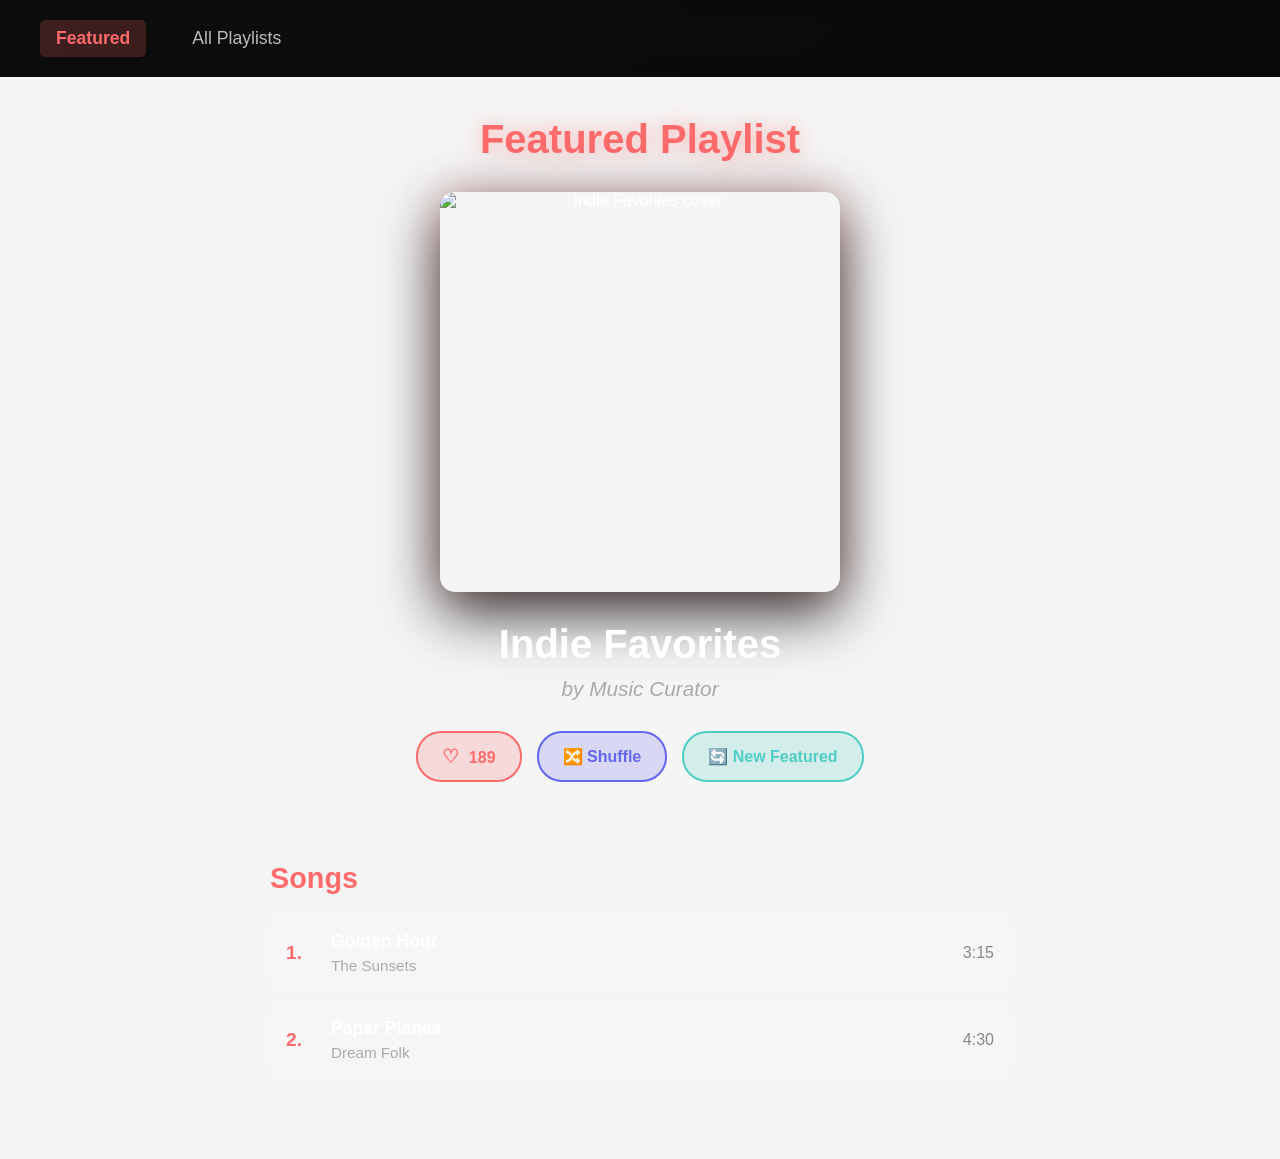
==== music-playlist-creator/featured.html @ 28b7c9b3 "Add Featured page with navigation and interactive features - Created featured.html with dark spotlig" ====
<!DOCTYPE html>
<html lang="en">
<head>
    <meta charset="UTF-8">
    <meta name="viewport" content="width=device-width, initial-scale=1.0">
    <title>Featured Playlist - Music Playlist Explorer</title>
    <link rel="stylesheet" href="style.css">
</head>
<body class="featured-page">
    <!-- Navigation Bar -->
    <nav class="nav-bar">
        <a href="featured.html" class="nav-link active">Featured</a>
        <a href="index.html" class="nav-link">All Playlists</a>
    </nav>

    <!-- Featured Content -->
    <main class="featured-main">
        <div class="featured-container">
            <h1 class="featured-heading">Featured Playlist</h1>

            <!-- Large Album Cover -->
            <div class="featured-image-container">
                <img id="featuredCover" class="featured-cover" src="" alt="Featured playlist cover">
            </div>

            <!-- Playlist Info -->
            <div class="featured-info">
                <h2 id="featuredName" class="featured-title">Loading...</h2>
                <p id="featuredAuthor" class="featured-author">by Author</p>
            </div>

            <!-- Action Buttons -->
            <div class="featured-actions">
                <button id="featuredLikeBtn" class="action-btn like-btn">
                    <span class="heart-icon">♡</span>
                    <span id="featuredLikeCount">0</span>
                </button>
                <button id="featuredShuffleBtn" class="action-btn shuffle-btn">
                    🔀 Shuffle
                </button>
                <button id="newFeaturedBtn" class="action-btn refresh-btn">
                    🔄 New Featured
                </button>
            </div>

            <!-- Song List -->
            <div class="featured-songs-section">
                <h3 class="songs-heading">Songs</h3>
                <ul id="featuredSongList" class="featured-song-list">
                    <!-- Songs will be dynamically added here -->
                </ul>
            </div>
        </div>
    </main>

    <!-- Scripts -->
    <script src="../data/data.json" type="application/json"></script>
    <script src="featured-script.js"></script>
</body>
</html>
---- music-playlist-creator/style.css ----
* {
    margin: 0;
    padding: 0;
    box-sizing: border-box;
}

body {
    font-family: 'Arial', sans-serif;
    display: flex;
    flex-direction: column;
    min-height: 100vh;
}

header {
    background-color: #d3d3d3;
    padding: 20px;
}

header h1 {
    font-size: 2rem;
    font-weight: normal;
    color: #333;
}

main {
    flex: 1;
    background-color: #f5f5f5;
    display: flex;
    justify-content: center;
    align-items: flex-start;
    padding: 40px 20px;
}

.playlist-cards {
    display: grid;
    grid-template-columns: repeat(4, 1fr);
    gap: 20px;
    max-width: 1400px;
    width: 100%;
}

.playlist-card {
    background-color: white;
    border: 2px solid #ccc;
    border-radius: 8px;
    padding: 10px;
    cursor: pointer;
}

.card-cover {
    width: 100%;
    height: 200px;
    background-color: #f0f0f0;
    display: block;
    object-fit: cover;
    border-radius: 5px;
}

.card-info {
    padding: 15px;
}

.card-title {
    font-size: 1rem;
    font-weight: bold;
    margin: 0 0 5px 0;
    color: #333;
}

.card-author {
    font-size: 0.85rem;
    color: #888;
    margin: 0 0 10px 0;
}

.card-likes {
    display: flex;
    align-items: center;
    gap: 5px;
    font-size: 0.85rem;
    color: #888;
}

.heart-icon {
    font-size: 1rem;
}

footer {
    background-color: #d3d3d3;
    height: 60px;
}

/* Modal Overlay */
.modal-overlay {
    position: fixed;
    top: 0;
    left: 0;
    width: 100%;
    height: 100%;
    background-color: rgba(0, 0, 0, 0.5);
    display: flex;
    justify-content: center;
    align-items: center;
    z-index: 1000;
}

.modal-overlay[hidden] {
    display: none;
}

.modal {
    background-color: white;
    border-radius: 20px;
    padding: 40px;
    max-width: 800px;
    width: 90%;
    max-height: 80vh;
    overflow-y: auto;
    box-shadow: 0 10px 40px rgba(0, 0, 0, 0.3);
    position: relative;
}

/* Close button */
.close-btn {
    position: absolute;
    top: 15px;
    right: 15px;
    background: none;
    border: none;
    font-size: 2rem;
    cursor: pointer;
    color: #666;
}

.close-btn:hover {
    color: #333;
}

/* Modal header */
.modal-header {
    display: flex;
    gap: 20px;
    margin-bottom: 30px;
}

.modal-cover {
    width: 200px;
    height: 200px;
    object-fit: cover;
    border-radius: 8px;
    background-color: #f0f0f0;
}

.modal-info {
    flex: 1;
}

.modal-title {
    font-size: 1.8rem;
    font-weight: bold;
    margin: 0 0 10px 0;
    color: #333;
}

.modal-author {
    font-size: 1.1rem;
    color: #666;
    margin: 0 0 15px 0;
}

.modal-likes {
    display: flex;
    align-items: center;
    gap: 8px;
    font-size: 1rem;
    color: #666;
    margin-bottom: 20px;
}

.modal-likes .heart-icon {
    font-size: 1.3rem;
    color: #ff6b6b;
}

.shuffle-btn {
    padding: 10px 20px;
    background-color: #6366f1;
    color: white;
    border: none;
    border-radius: 5px;
    cursor: pointer;
    font-size: 1rem;
}

.shuffle-btn:hover {
    background-color: #4f46e5;
}

/* Song list */
.song-list {
    list-style: none;
    padding: 0;
    margin: 0;
}

.song-item {
    display: flex;
    align-items: center;
    gap: 15px;
    padding: 15px;
    border: 1px solid #ddd;
    border-radius: 8px;
    margin-bottom: 10px;
}

.song-thumbnail {
    width: 60px;
    height: 60px;
    object-fit: cover;
    border-radius: 5px;
    background-color: #f0f0f0;
}

.song-info {
    flex: 1;
}

.song-title {
    font-weight: bold;
    color: #333;
    margin-bottom: 5px;
}

.song-artist {
    font-size: 0.9rem;
    color: #666;
}

.song-duration {
    color: #666;
    font-size: 0.9rem;
}

/* ==================== FEATURED PAGE STYLES ==================== */

/* Featured page body with dark background */
.featured-page {
    background: linear-gradient(135deg, #1a1a1a 0%, #0d0d0d 100%);
    color: #ffffff;
    min-height: 100vh;
}

/* Navigation Bar */
.nav-bar {
    display: flex;
    gap: 30px;
    padding: 20px 40px;
    background-color: rgba(0, 0, 0, 0.5);
    backdrop-filter: blur(10px);
}

.nav-link {
    color: #bbb;
    text-decoration: none;
    font-size: 1.1rem;
    font-weight: 500;
    padding: 8px 16px;
    border-radius: 5px;
    transition: all 0.3s ease;
}

.nav-link:hover {
    color: #ff6b6b;
    background-color: rgba(255, 107, 107, 0.1);
}

.nav-link.active {
    color: #ff6b6b;
    background-color: rgba(255, 107, 107, 0.2);
    font-weight: bold;
}

/* Featured Main Container */
.featured-main {
    display: flex;
    justify-content: center;
    align-items: center;
    padding: 40px 20px;
}

.featured-container {
    max-width: 800px;
    width: 100%;
    text-align: center;
}

.featured-heading {
    font-size: 2.5rem;
    margin-bottom: 30px;
    color: #ff6b6b;
    text-shadow: 0 0 20px rgba(255, 107, 107, 0.5);
}

/* Featured Album Cover */
.featured-image-container {
    display: flex;
    justify-content: center;
    margin-bottom: 30px;
}

.featured-cover {
    width: 400px;
    height: 400px;
    object-fit: cover;
    border-radius: 15px;
    box-shadow: 0 20px 60px rgba(0, 0, 0, 0.8),
                0 0 40px rgba(255, 107, 107, 0.3);
    transition: transform 0.3s ease;
}

.featured-cover:hover {
    transform: scale(1.02);
}

/* Featured Info */
.featured-info {
    margin-bottom: 30px;
}

.featured-title {
    font-size: 2.5rem;
    font-weight: bold;
    margin-bottom: 10px;
    color: #ffffff;
}

.featured-author {
    font-size: 1.3rem;
    color: #aaa;
    font-style: italic;
}

/* Action Buttons */
.featured-actions {
    display: flex;
    justify-content: center;
    gap: 15px;
    margin-bottom: 50px;
    flex-wrap: wrap;
}

.action-btn {
    padding: 12px 24px;
    font-size: 1rem;
    border: none;
    border-radius: 25px;
    cursor: pointer;
    transition: all 0.3s ease;
    font-weight: 600;
}

.like-btn {
    background-color: rgba(255, 107, 107, 0.2);
    color: #ff6b6b;
    border: 2px solid #ff6b6b;
}

.like-btn:hover {
    background-color: rgba(255, 107, 107, 0.3);
    transform: translateY(-2px);
}

.like-btn.liked {
    background-color: #ff6b6b;
    color: white;
}

.like-btn .heart-icon {
    font-size: 1.2rem;
    margin-right: 5px;
}

.shuffle-btn {
    background-color: rgba(99, 102, 241, 0.2);
    color: #6366f1;
    border: 2px solid #6366f1;
}

.shuffle-btn:hover {
    background-color: rgba(99, 102, 241, 0.3);
    transform: translateY(-2px);
}

.refresh-btn {
    background-color: rgba(78, 205, 196, 0.2);
    color: #4ecdc4;
    border: 2px solid #4ecdc4;
}

.refresh-btn:hover {
    background-color: rgba(78, 205, 196, 0.3);
    transform: translateY(-2px);
}

/* Songs Section */
.featured-songs-section {
    background-color: rgba(255, 255, 255, 0.05);
    border-radius: 15px;
    padding: 30px;
    backdrop-filter: blur(10px);
}

.songs-heading {
    font-size: 1.8rem;
    margin-bottom: 20px;
    color: #ff6b6b;
    text-align: left;
}

.featured-song-list {
    list-style: none;
    padding: 0;
    margin: 0;
    text-align: left;
}

.featured-song-item {
    display: flex;
    align-items: center;
    gap: 15px;
    padding: 15px;
    background-color: rgba(255, 255, 255, 0.05);
    border: 1px solid rgba(255, 255, 255, 0.1);
    border-radius: 10px;
    margin-bottom: 12px;
    transition: all 0.3s ease;
}

.featured-song-item:hover {
    background-color: rgba(255, 255, 255, 0.1);
    transform: translateX(5px);
}

.song-number {
    font-size: 1.2rem;
    font-weight: bold;
    color: #ff6b6b;
    min-width: 30px;
}

.song-details {
    flex: 1;
}

.featured-song-item .song-title {
    font-size: 1.1rem;
    font-weight: bold;
    color: #ffffff;
    margin-bottom: 5px;
}

.featured-song-item .song-artist {
    font-size: 0.95rem;
    color: #aaa;
}

.featured-song-item .song-duration {
    color: #888;
    font-size: 1rem;
}

/* Responsive Design */
@media (max-width: 768px) {
    .featured-cover {
        width: 250px;
        height: 250px;
    }

    .featured-title {
        font-size: 1.8rem;
    }

    .featured-author {
        font-size: 1rem;
    }

    .featured-actions {
        flex-direction: column;
        gap: 10px;
    }

    .action-btn {
        width: 100%;
    }

    .playlist-cards {
        grid-template-columns: repeat(2, 1fr);
    }
}

@media (max-width: 480px) {
    .playlist-cards {
        grid-template-columns: 1fr;
    }
}
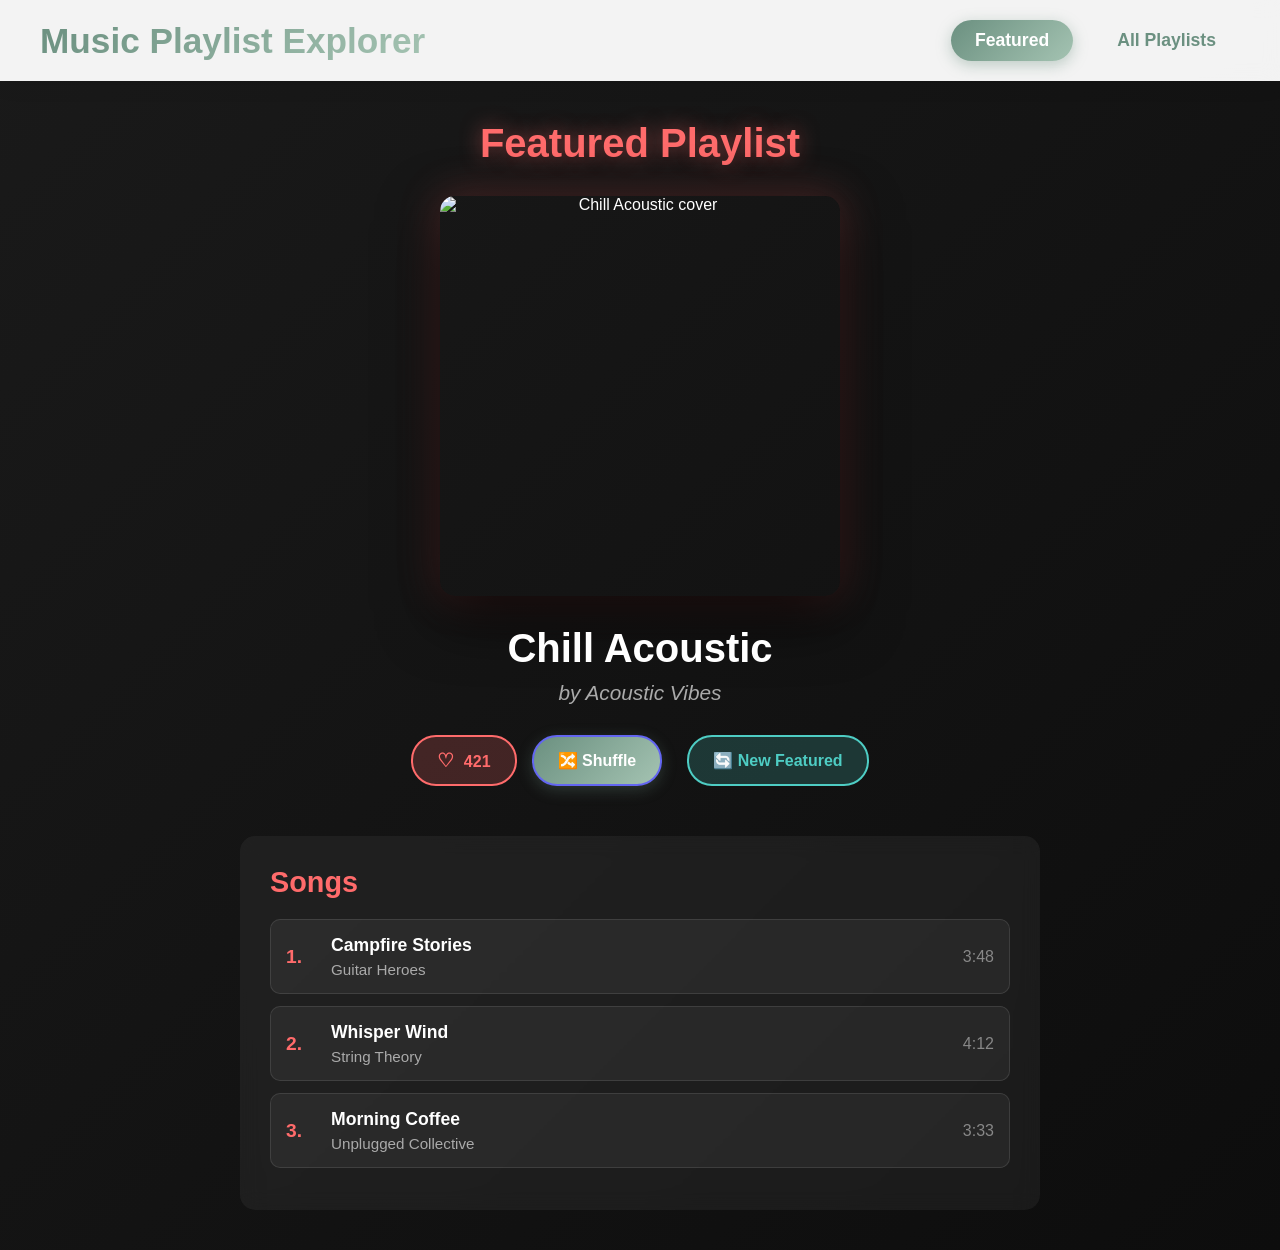
==== commit a881a314: "Final commit" ====
--- a/music-playlist-creator/featured.html
+++ b/music-playlist-creator/featured.html
@@ -7,11 +7,14 @@
     <link rel="stylesheet" href="style.css">
 </head>
 <body class="featured-page">
-    <!-- Navigation Bar -->
-    <nav class="nav-bar">
-        <a href="featured.html" class="nav-link active">Featured</a>
-        <a href="index.html" class="nav-link">All Playlists</a>
-    </nav>
+    <!-- Header with Navigation -->
+    <header class="header-nav featured-header">
+        <h1>Music Playlist Explorer</h1>
+        <nav class="nav-bar">
+            <a href="featured.html" class="nav-link active">Featured</a>
+            <a href="index.html" class="nav-link">All Playlists</a>
+        </nav>
+    </header>
 
     <!-- Featured Content -->
     <main class="featured-main">
@@ -54,7 +57,6 @@
     </main>
 
     <!-- Scripts -->
-    <script src="../data/data.json" type="application/json"></script>
     <script src="featured-script.js"></script>
 </body>
 </html>
--- a/music-playlist-creator/style.css
+++ b/music-playlist-creator/style.css
@@ -5,26 +5,57 @@
 }
 
 body {
-    font-family: 'Arial', sans-serif;
+    font-family: 'Segoe UI', Tahoma, Geneva, Verdana, sans-serif;
     display: flex;
     flex-direction: column;
     min-height: 100vh;
-}
-
-header {
-    background-color: #d3d3d3;
-    padding: 20px;
-}
-
-header h1 {
-    font-size: 2rem;
-    font-weight: normal;
-    color: #333;
+    background: linear-gradient(135deg, #a8e6cf 0%, #dcedc1 30%, #ffd3b6 60%, #ffaaa5 100%);
+    background-attachment: fixed;
+}
+
+.header-nav {
+    background: rgba(255, 255, 255, 0.95);
+    backdrop-filter: blur(10px);
+    padding: 20px 40px;
+    box-shadow: 0 2px 20px rgba(0, 0, 0, 0.1);
+    display: flex;
+    justify-content: space-between;
+    align-items: center;
+    flex-wrap: wrap;
+    gap: 20px;
+}
+
+.header-nav h1 {
+    font-size: 2.2rem;
+    font-weight: 600;
+    background: linear-gradient(135deg, #6b9080 0%, #a4c3b2 100%);
+    -webkit-background-clip: text;
+    -webkit-text-fill-color: transparent;
+    background-clip: text;
+    margin: 0;
+}
+
+.add-playlist-btn {
+    padding: 10px 24px;
+    background: linear-gradient(135deg, #6b9080 0%, #a4c3b2 100%);
+    color: white;
+    border: none;
+    border-radius: 25px;
+    font-size: 1rem;
+    font-weight: 600;
+    cursor: pointer;
+    transition: all 0.3s ease;
+    box-shadow: 0 4px 15px rgba(107, 144, 128, 0.3);
+}
+
+.add-playlist-btn:hover {
+    transform: translateY(-2px);
+    box-shadow: 0 6px 20px rgba(107, 144, 128, 0.5);
+    background: linear-gradient(135deg, #5a7f70 0%, #93b2a2 100%);
 }
 
 main {
     flex: 1;
-    background-color: #f5f5f5;
     display: flex;
     justify-content: center;
     align-items: flex-start;
@@ -40,11 +71,21 @@
 }
 
 .playlist-card {
-    background-color: white;
-    border: 2px solid #ccc;
-    border-radius: 8px;
-    padding: 10px;
-    cursor: pointer;
+    background: rgba(255, 255, 255, 0.9);
+    backdrop-filter: blur(10px);
+    border: 3px solid rgba(168, 230, 207, 0.5);
+    border-radius: 20px;
+    padding: 15px;
+    cursor: pointer;
+    transition: all 0.4s cubic-bezier(0.175, 0.885, 0.32, 1.275);
+    box-shadow: 0 4px 15px rgba(107, 144, 128, 0.2);
+    position: relative;
+}
+
+.playlist-card:hover {
+    transform: translateY(-12px) scale(1.03);
+    box-shadow: 0 20px 40px rgba(107, 144, 128, 0.4);
+    border-color: rgba(164, 195, 178, 0.8);
 }
 
 .card-cover {
@@ -53,7 +94,12 @@
     background-color: #f0f0f0;
     display: block;
     object-fit: cover;
-    border-radius: 5px;
+    border-radius: 10px;
+    transition: transform 0.3s ease;
+}
+
+.playlist-card:hover .card-cover {
+    transform: scale(1.05);
 }
 
 .card-info {
@@ -83,11 +129,216 @@
 
 .heart-icon {
     font-size: 1rem;
+    border: none !important;
+}
+
+.heart-icon.like-btn {
+    cursor: pointer;
+    transition: transform 0.2s ease;
+    border: none !important;
+    background: none;
+    padding: 0;
+}
+
+.heart-icon.like-btn:hover {
+    transform: scale(1.3);
+}
+
+/* Delete button */
+.delete-btn {
+    position: absolute;
+    top: 10px;
+    right: 10px;
+    background-color: #ff6b6b;
+    color: white;
+    border: none;
+    border-radius: 50%;
+    width: 32px;
+    height: 32px;
+    font-size: 1.2rem;
+    cursor: pointer;
+    display: flex;
+    align-items: center;
+    justify-content: center;
+    transition: all 0.3s ease;
+    box-shadow: 0 2px 8px rgba(255, 107, 107, 0.3);
+    z-index: 10;
+}
+
+.delete-btn:hover {
+    background-color: #ff5252;
+    transform: scale(1.1);
+    box-shadow: 0 4px 12px rgba(255, 107, 107, 0.5);
+}
+
+/* Edit button */
+.edit-btn {
+    position: absolute;
+    top: 10px;
+    left: 10px;
+    background-color: #6b9080;
+    color: white;
+    border: none;
+    border-radius: 50%;
+    width: 32px;
+    height: 32px;
+    font-size: 1.2rem;
+    cursor: pointer;
+    display: flex;
+    align-items: center;
+    justify-content: center;
+    transition: all 0.3s ease;
+    box-shadow: 0 2px 8px rgba(107, 144, 128, 0.3);
+    z-index: 10;
+}
+
+.edit-btn:hover {
+    background-color: #5a7f70;
+    transform: scale(1.1);
+    box-shadow: 0 4px 12px rgba(107, 144, 128, 0.5);
+}
+
+/* Form Modal Styles */
+.form-modal {
+    max-width: 600px;
+}
+
+.form-modal h2 {
+    margin-bottom: 20px;
+    color: #333;
+    font-size: 1.8rem;
+}
+
+.form-modal h3 {
+    margin: 25px 0 15px 0;
+    color: #6b9080;
+    font-size: 1.3rem;
+}
+
+.form-group {
+    margin-bottom: 20px;
+}
+
+.form-group label {
+    display: block;
+    margin-bottom: 8px;
+    font-weight: 600;
+    color: #333;
+}
+
+.form-group input {
+    width: 100%;
+    padding: 12px;
+    border: 2px solid #ddd;
+    border-radius: 8px;
+    font-size: 1rem;
+    transition: border-color 0.3s ease;
+}
+
+.form-group input:focus {
+    outline: none;
+    border-color: #6b9080;
+}
+
+.song-form-group {
+    background-color: #f8f9fa;
+    padding: 15px;
+    border-radius: 10px;
+    margin-bottom: 15px;
+    border: 2px solid #e9ecef;
+}
+
+.song-form-group h4 {
+    color: #6b9080;
+    margin-bottom: 10px;
+    font-size: 1.1rem;
+}
+
+.song-form-group input {
+    width: 100%;
+    padding: 10px;
+    margin-bottom: 10px;
+    border: 2px solid #ddd;
+    border-radius: 8px;
+    font-size: 0.95rem;
+}
+
+.song-form-group input:focus {
+    outline: none;
+    border-color: #6b9080;
+}
+
+.add-song-btn {
+    width: 100%;
+    padding: 12px;
+    background-color: #e9ecef;
+    border: 2px dashed #6b9080;
+    border-radius: 8px;
+    color: #6b9080;
+    font-size: 1rem;
+    font-weight: 600;
+    cursor: pointer;
+    transition: all 0.3s ease;
+    margin-bottom: 20px;
+}
+
+.add-song-btn:hover {
+    background-color: #d3d6da;
+    border-color: #5a7f70;
+}
+
+.form-actions {
+    display: flex;
+    gap: 15px;
+    margin-top: 25px;
+}
+
+.submit-btn {
+    flex: 1;
+    padding: 14px;
+    background: linear-gradient(135deg, #6b9080 0%, #a4c3b2 100%);
+    color: white;
+    border: none;
+    border-radius: 8px;
+    font-size: 1rem;
+    font-weight: 600;
+    cursor: pointer;
+    transition: all 0.3s ease;
+}
+
+.submit-btn:hover {
+    transform: translateY(-2px);
+    box-shadow: 0 6px 20px rgba(107, 144, 128, 0.4);
+}
+
+.cancel-btn {
+    flex: 1;
+    padding: 14px;
+    background-color: #e9ecef;
+    color: #666;
+    border: 2px solid #ddd;
+    border-radius: 8px;
+    font-size: 1rem;
+    font-weight: 600;
+    cursor: pointer;
+    transition: all 0.3s ease;
+}
+
+.cancel-btn:hover {
+    background-color: #d3d6da;
+    border-color: #bbb;
 }
 
 footer {
-    background-color: #d3d3d3;
+    background: rgba(255, 255, 255, 0.95);
+    backdrop-filter: blur(10px);
     height: 60px;
+    display: flex;
+    align-items: center;
+    justify-content: center;
+    box-shadow: 0 -2px 20px rgba(0, 0, 0, 0.1);
+    color: #6b9080;
+    font-weight: 500;
 }
 
 /* Modal Overlay */
@@ -169,31 +420,100 @@
 }
 
 .modal-likes {
+    margin-bottom: 20px;
+}
+
+.modal-like-btn {
     display: flex;
     align-items: center;
     gap: 8px;
     font-size: 1rem;
+    padding: 10px 20px;
+    background: rgba(255, 107, 107, 0.1);
+    border: 2px solid #ff6b6b;
+    border-radius: 25px;
+    cursor: pointer;
+    transition: all 0.3s ease;
     color: #666;
-    margin-bottom: 20px;
-}
-
-.modal-likes .heart-icon {
+}
+
+.modal-like-btn:hover {
+    background: rgba(255, 107, 107, 0.2);
+    transform: scale(1.05);
+}
+
+.modal-like-btn .heart-icon {
     font-size: 1.3rem;
     color: #ff6b6b;
+    transition: transform 0.2s ease;
+}
+
+.modal-like-btn:hover .heart-icon {
+    transform: scale(1.2);
 }
 
 .shuffle-btn {
-    padding: 10px 20px;
-    background-color: #6366f1;
-    color: white;
+    padding: 12px 24px;
+    background: linear-gradient(135deg, #6b9080 0%, #a4c3b2 100%);
+    color: white !important;
     border: none;
-    border-radius: 5px;
-    cursor: pointer;
-    font-size: 1rem;
+    border-radius: 25px;
+    cursor: pointer;
+    font-size: 1rem;
+    margin-right: 10px;
+    font-weight: 600;
+    transition: all 0.3s ease;
+    box-shadow: 0 4px 15px rgba(107, 144, 128, 0.3);
 }
 
 .shuffle-btn:hover {
-    background-color: #4f46e5;
+    transform: translateY(-2px);
+    box-shadow: 0 6px 20px rgba(107, 144, 128, 0.5);
+    background: linear-gradient(135deg, #5a7f70 0%, #93b2a2 100%);
+}
+
+.description-btn {
+    padding: 12px 24px;
+    background: linear-gradient(135deg, #ffaaa5 0%, #ff8b94 100%);
+    color: white !important;
+    border: none;
+    border-radius: 25px;
+    cursor: pointer;
+    font-size: 1rem;
+    font-weight: 600;
+    transition: all 0.3s ease;
+    box-shadow: 0 4px 15px rgba(255, 170, 165, 0.3);
+}
+
+.description-btn:hover {
+    transform: translateY(-2px);
+    box-shadow: 0 6px 20px rgba(255, 170, 165, 0.5);
+    background: linear-gradient(135deg, #ff9995 0%, #ff7a84 100%);
+}
+
+.description-btn:disabled {
+    background-color: #ccc;
+    cursor: not-allowed;
+}
+
+.ai-description {
+    margin-top: 20px;
+    padding: 20px;
+    background-color: #f8f9fa;
+    border-radius: 10px;
+    border-left: 4px solid #4ecdc4;
+}
+
+.ai-description h3 {
+    color: #333;
+    margin-bottom: 10px;
+    font-size: 1.1rem;
+}
+
+.ai-description p {
+    color: #555;
+    line-height: 1.6;
+    font-size: 1rem;
 }
 
 /* Song list */
@@ -250,34 +570,47 @@
     min-height: 100vh;
 }
 
+.featured-header {
+    background: rgba(255, 255, 255, 0.95) !important;
+}
+
+.featured-header h1 {
+    color: transparent;
+    background: linear-gradient(135deg, #6b9080 0%, #a4c3b2 100%);
+    -webkit-background-clip: text;
+    -webkit-text-fill-color: transparent;
+    background-clip: text;
+}
+
 /* Navigation Bar */
 .nav-bar {
     display: flex;
-    gap: 30px;
-    padding: 20px 40px;
-    background-color: rgba(0, 0, 0, 0.5);
-    backdrop-filter: blur(10px);
+    gap: 20px;
+    align-items: center;
 }
 
 .nav-link {
-    color: #bbb;
+    color: #6b9080;
     text-decoration: none;
     font-size: 1.1rem;
-    font-weight: 500;
-    padding: 8px 16px;
-    border-radius: 5px;
-    transition: all 0.3s ease;
+    font-weight: 600;
+    padding: 10px 24px;
+    border-radius: 25px;
+    transition: all 0.3s ease;
+    background: transparent;
 }
 
 .nav-link:hover {
-    color: #ff6b6b;
-    background-color: rgba(255, 107, 107, 0.1);
+    background: linear-gradient(135deg, #a8e6cf 0%, #6b9080 100%);
+    color: white;
+    transform: translateY(-2px);
+    box-shadow: 0 4px 15px rgba(107, 144, 128, 0.3);
 }
 
 .nav-link.active {
-    color: #ff6b6b;
-    background-color: rgba(255, 107, 107, 0.2);
-    font-weight: bold;
+    background: linear-gradient(135deg, #6b9080 0%, #a4c3b2 100%);
+    color: white;
+    box-shadow: 0 4px 15px rgba(107, 144, 128, 0.4);
 }
 
 /* Featured Main Container */
@@ -496,6 +829,15 @@
     .playlist-cards {
         grid-template-columns: repeat(2, 1fr);
     }
+
+    .header-nav {
+        flex-direction: column;
+        align-items: flex-start;
+    }
+
+    .nav-bar {
+        flex-wrap: wrap;
+    }
 }
 
 @media (max-width: 480px) {
